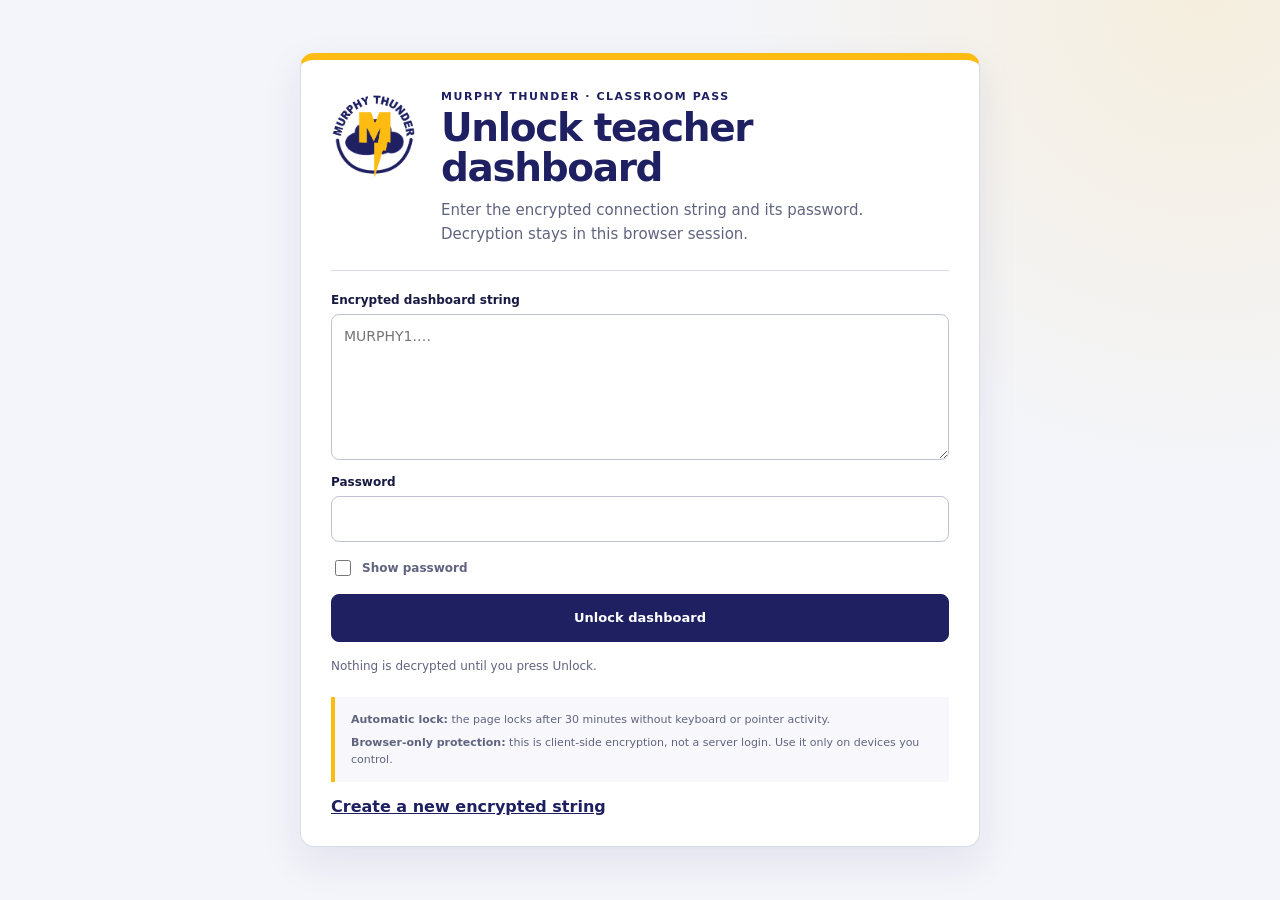
==== dashboard.html @ 8fbe537b "Add files via upload" ====
<!doctype html>
<html lang="en">
  <head>
    <meta charset="utf-8">
    <meta name="viewport" content="width=device-width, initial-scale=1">
    <meta name="color-scheme" content="light">
    <meta name="theme-color" content="#1E2062">
    <meta name="referrer" content="no-referrer">
    <meta http-equiv="Content-Security-Policy" content="default-src 'self'; script-src 'self' https://script.google.com https://script.googleusercontent.com; connect-src https://script.google.com https://script.googleusercontent.com; style-src 'self'; img-src 'self' data:; object-src 'none'; base-uri 'none'; form-action 'none'">
    <title>Murphy Thunder Secure Classroom Pass Dashboard</title>
    <link rel="stylesheet" href="styles.css?v=murphy-public-1">
    <link rel="stylesheet" href="secure-pages.css?v=murphy-public-1">
  </head>
  <body>
    <main id="unlock-screen" class="secure-shell unlock-shell">
      <section class="unlock-panel">
        <header class="secure-brand compact-brand">
          <img src="murphy-logo.png" alt="Murphy Thunder logo">
          <div>
            <p class="overline">Murphy Thunder · Classroom Pass</p>
            <h1>Unlock teacher dashboard</h1>
            <p class="secure-lead">Enter the encrypted connection string and its password. Decryption stays in this browser session.</p>
          </div>
        </header>

        <form id="unlock-form" class="unlock-form" autocomplete="off">
          <label class="field" for="encrypted-input">
            <span>Encrypted dashboard string</span>
            <textarea id="encrypted-input" rows="6" placeholder="MURPHY1.…" required spellcheck="false"></textarea>
          </label>
          <label class="field" for="unlock-password">
            <span>Password</span>
            <input id="unlock-password" type="password" required autocomplete="off">
          </label>
          <label class="show-password-control">
            <input id="show-password" type="checkbox">
            <span>Show password</span>
          </label>
          <button id="unlock-button" class="primary-button" type="submit">Unlock dashboard</button>
          <p id="unlock-status" class="form-status" role="status" aria-live="polite">Nothing is decrypted until you press Unlock.</p>
        </form>

        <div class="unlock-notes">
          <p><strong>Automatic lock:</strong> the page locks after 30 minutes without keyboard or pointer activity.</p>
          <p><strong>Browser-only protection:</strong> this is client-side encryption, not a server login. Use it only on devices you control.</p>
        </div>
        <a class="text-link" href="encryption.html">Create a new encrypted string</a>
      </section>
    </main>

    <div id="dashboard-shell" class="page-shell" hidden>
      <header class="topbar">
        <div class="brand-block">
          <img class="brand-logo" src="murphy-logo.png" alt="Murphy Thunder logo">
          <div>
            <p class="overline">Murphy Thunder · Classroom Pass</p>
            <h1 id="classroom-name">Classroom overview</h1>
          </div>
        </div>
        <div class="header-actions">
          <div id="sync-state" class="sync-state" role="status">
            <span class="sync-dot"></span>
            <span>Connecting…</span>
          </div>
          <button id="refresh-button" class="secondary-button" type="button">
            <svg viewBox="0 0 24 24" aria-hidden="true"><path d="M20 6v5h-5"></path><path d="M18.5 15a7 7 0 1 1-1-8.5L20 11"></path></svg>
            Refresh
          </button>
          <button id="lock-button" class="secondary-button lock-button" type="button">
            <svg viewBox="0 0 24 24" aria-hidden="true"><rect x="5" y="10" width="14" height="10" rx="2"></rect><path d="M8 10V7a4 4 0 0 1 8 0v3"></path></svg>
            Lock
          </button>
        </div>
      </header>

      <div class="browser-security-banner" role="note">
        <strong>Unlocked browser mode</strong>
        <span>The connection is held only in memory. Lock the page before leaving this device.</span>
      </div>

      <div id="mode-banner" class="mode-banner" hidden>
        <strong>Demo data</strong>
        <span>This preview is not reading your Google Sheet. Complete the setup before relying on these numbers.</span>
      </div>

      <main>
        <section class="out-board" aria-labelledby="out-title">
          <div class="out-board-heading">
            <div>
              <p class="overline light">Live classroom</p>
              <h2 id="out-title"><span id="out-count">0</span> students out now</h2>
            </div>
            <span id="last-updated" class="last-updated">Not updated yet</span>
          </div>
          <div id="out-list" class="out-list"></div>
        </section>

        <section class="toolbar" aria-label="Dashboard filters">
          <div class="range-control" role="group" aria-label="Date range">
            <button type="button" data-range="today">Today</button>
            <button type="button" data-range="week" class="is-active">This week</button>
            <button type="button" data-range="month">This month</button>
            <button type="button" data-range="all">All time</button>
          </div>
          <label class="search-control" for="student-filter">
            <svg viewBox="0 0 24 24" aria-hidden="true"><circle cx="11" cy="11" r="6.5"></circle><path d="m16 16 4 4"></path></svg>
            <span class="sr-only">Filter students</span>
            <input id="student-filter" type="search" placeholder="Filter a student…" autocomplete="off">
          </label>
          <button id="export-button" class="secondary-button" type="button">Export view</button>
        </section>

        <section class="metric-grid" aria-label="Summary metrics">
          <article class="metric-card">
            <div class="metric-label"><span class="metric-icon">↗</span> Trips</div>
            <strong id="metric-trips">—</strong>
            <span id="metric-trips-note">This week</span>
          </article>
          <article class="metric-card">
            <div class="metric-label"><span class="metric-icon">◷</span> Time out</div>
            <strong id="metric-minutes">—</strong>
            <span id="metric-minutes-note">Across all students</span>
          </article>
          <article class="metric-card">
            <div class="metric-label"><span class="metric-icon">≈</span> Average trip</div>
            <strong id="metric-average">—</strong>
            <span id="metric-average-note">Completed and active trips</span>
          </article>
          <article class="metric-card accent-card">
            <div class="metric-label"><span class="metric-icon">✓</span> Class presence</div>
            <strong id="metric-presence">—</strong>
            <span id="metric-presence-note">Based on configured class hours</span>
          </article>
        </section>

        <section class="analytics-grid">
          <article class="panel trend-panel">
            <div class="panel-heading">
              <div>
                <p class="overline">Frequency</p>
                <h2>Trips over time</h2>
              </div>
              <div class="legend"><span></span> Logged departures</div>
            </div>
            <div id="trend-chart" class="trend-chart" aria-label="Trips over time chart"></div>
          </article>

          <article class="panel reason-panel">
            <div class="panel-heading">
              <div>
                <p class="overline">Destinations</p>
                <h2>Reasons</h2>
              </div>
            </div>
            <div id="reason-list" class="reason-list"></div>
          </article>
        </section>

        <section class="panel student-panel">
          <div class="panel-heading table-heading">
            <div>
              <p class="overline">Student comparison</p>
              <h2>Classroom presence</h2>
            </div>
            <p id="presence-explainer" class="panel-note">Presence is estimated from logged time out during your configured class hours.</p>
          </div>
          <div class="table-wrap">
            <table>
              <thead>
                <tr>
                  <th scope="col">Student</th>
                  <th scope="col">Trips</th>
                  <th scope="col">Time out</th>
                  <th scope="col">Avg. trip</th>
                  <th scope="col">Presence</th>
                  <th scope="col">vs. class avg.</th>
                </tr>
              </thead>
              <tbody id="student-table-body"></tbody>
            </table>
          </div>
        </section>

        <section class="panel activity-panel">
          <div class="panel-heading table-heading">
            <div>
              <p class="overline">Audit trail</p>
              <h2>Recent activity</h2>
            </div>
            <span id="activity-count" class="panel-note">0 records</span>
          </div>
          <div id="activity-list" class="activity-list"></div>
        </section>
      </main>

      <footer>
        <p>Classroom presence is an estimate, not an attendance record. Review unusual records in the Google Sheet before taking action.</p>
        <p>Browser dashboard · Password and connection are not stored</p>
      </footer>
    </div>

    <div id="toast" class="toast" role="status" aria-live="polite" hidden></div>
    <noscript>This dashboard requires JavaScript.</noscript>
    <script src="crypto-credentials.js?v=murphy-public-1" defer></script>
    <script src="dashboard-gate.js?v=murphy-public-1" defer></script>
    <script src="dashboard.js?v=murphy-public-1" defer></script>
  </body>
</html>
---- styles.css ----
:root {
  --ink: #171943;
  --ink-soft: #60647f;
  --paper: #f4f5fa;
  --surface: #ffffff;
  --surface-alt: #f7f7fc;
  --line: #dadbea;
  --green: #1e2062;
  --green-dark: #11133f;
  --green-pale: #eeeeff;
  --amber: #febc12;
  --amber-dark: #c79526;
  --amber-pale: #fff3c9;
  --success: #16805e;
  --success-pale: #dcf3ea;
  --red: #aa3541;
  --shadow: 0 15px 42px rgba(30, 32, 98, 0.09);
  font-family: Aptos, "Segoe UI", system-ui, sans-serif;
  color: var(--ink);
  background: var(--paper);
  font-synthesis: none;
}

* {
  box-sizing: border-box;
}

[hidden] {
  display: none !important;
}

body {
  min-width: 320px;
  min-height: 100vh;
  margin: 0;
  background:
    radial-gradient(circle at 94% 0%, rgba(254, 188, 18, 0.12), transparent 30rem),
    var(--paper);
}

button,
input {
  font: inherit;
}

button {
  color: inherit;
}

.page-shell {
  width: min(1420px, calc(100% - 40px));
  margin: 0 auto;
  padding: 26px 0 18px;
}

.topbar,
.brand-block,
.header-actions,
.toolbar,
.out-board-heading,
.panel-heading,
.metric-label,
.sync-state,
.legend {
  display: flex;
  align-items: center;
}

.topbar {
  justify-content: space-between;
  gap: 28px;
  margin-bottom: 18px;
  padding: 10px 14px;
  border-bottom: 4px solid var(--amber);
  border-radius: 18px 18px 8px 8px;
  background: rgba(255, 255, 255, 0.9);
  box-shadow: var(--shadow);
}

.brand-block {
  gap: 13px;
}

.brand-logo {
  width: 68px;
  height: 68px;
  flex: 0 0 auto;
  object-fit: contain;
}

.overline {
  margin: 0 0 5px;
  color: var(--green);
  font-size: 11px;
  font-weight: 850;
  letter-spacing: 0.14em;
  text-transform: uppercase;
}

.overline.light {
  color: var(--amber);
}

h1,
h2 {
  margin: 0;
  color: var(--green);
  font-family: "Arial Black", "Trebuchet MS", system-ui, sans-serif;
  letter-spacing: -0.035em;
}

h1 {
  font-size: 25px;
}

h2 {
  font-size: 23px;
}

.header-actions {
  gap: 12px;
}

.sync-state {
  gap: 8px;
  color: var(--ink-soft);
  font-size: 13px;
}

.sync-dot {
  width: 9px;
  height: 9px;
  border-radius: 50%;
  background: #98a39f;
  box-shadow: 0 0 0 4px rgba(152, 163, 159, 0.16);
}

.sync-state.is-online .sync-dot {
  background: var(--success);
  box-shadow: 0 0 0 4px rgba(22, 128, 94, 0.13);
}

.sync-state.is-warning .sync-dot {
  background: var(--amber);
  box-shadow: 0 0 0 4px rgba(196, 111, 42, 0.14);
}

.sync-state.is-error .sync-dot {
  background: var(--red);
  box-shadow: 0 0 0 4px rgba(164, 61, 54, 0.13);
}

.secondary-button {
  display: inline-flex;
  min-height: 40px;
  align-items: center;
  justify-content: center;
  gap: 8px;
  padding: 0 14px;
  border: 1px solid #bfc6c3;
  border-radius: 10px;
  background: var(--surface);
  cursor: pointer;
  font-size: 13px;
  font-weight: 750;
}

.secondary-button:hover {
  border-color: var(--green);
  color: var(--green);
  box-shadow: 0 0 0 3px rgba(254, 188, 18, 0.2);
}

.secondary-button svg {
  width: 17px;
  fill: none;
  stroke: currentColor;
  stroke-linecap: round;
  stroke-linejoin: round;
  stroke-width: 1.8;
}

.secondary-button.is-busy svg {
  animation: spin 0.8s linear infinite;
}

.mode-banner {
  display: flex;
  align-items: center;
  gap: 12px;
  margin-bottom: 16px;
  padding: 10px 14px;
  border: 1px solid #ddb98e;
  border-radius: 10px;
  background: var(--amber-pale);
  color: #714119;
  font-size: 13px;
}

.mode-banner strong {
  padding-right: 12px;
  border-right: 1px solid #ddb98e;
}

.out-board {
  padding: 24px;
  border-radius: 20px;
  border-top: 7px solid var(--amber);
  background:
    radial-gradient(circle at 90% 20%, rgba(254, 188, 18, 0.13), transparent 24rem),
    var(--green-dark);
  color: white;
  box-shadow: var(--shadow);
}

.out-board-heading {
  justify-content: space-between;
  gap: 20px;
}

.out-board h2 {
  font-size: 27px;
}

.last-updated {
  color: #d2d4ef;
  font-size: 12px;
}

.out-list {
  display: grid;
  grid-template-columns: repeat(3, minmax(0, 1fr));
  gap: 10px;
  margin-top: 18px;
}

.out-card {
  display: grid;
  grid-template-columns: auto minmax(0, 1fr) auto;
  gap: 11px;
  min-width: 0;
  padding: 12px;
  border: 1px solid rgba(254, 188, 18, 0.25);
  border-left: 4px solid var(--amber);
  border-radius: 12px;
  background: rgba(255, 255, 255, 0.07);
}

.out-card-avatar {
  display: grid;
  width: 38px;
  height: 38px;
  place-items: center;
  border-radius: 10px;
  background: var(--amber);
  color: var(--green-dark);
  font-size: 11px;
  font-weight: 850;
}

.out-card strong,
.out-card-copy > span {
  display: block;
  overflow: hidden;
  text-overflow: ellipsis;
  white-space: nowrap;
}

.out-card strong {
  margin-bottom: 3px;
  font-size: 14px;
}

.out-card-copy > span {
  color: #d2d4ef;
  font-size: 12px;
}

.clear-out-button {
  min-height: 34px;
  padding: 0 10px;
  border: 1px solid rgba(255, 255, 255, 0.32);
  border-radius: 8px;
  background: rgba(255, 255, 255, 0.08);
  color: white;
  cursor: pointer;
  font-size: 10px;
  font-weight: 800;
  white-space: nowrap;
}

.clear-out-button:hover:not(:disabled) {
  border-color: white;
  background: rgba(255, 255, 255, 0.16);
}

.clear-out-button:disabled {
  cursor: wait;
  opacity: 0.65;
}

.out-empty {
  grid-column: 1 / -1;
  padding: 13px 0 2px;
  color: #d2d4ef;
  font-family: "Trebuchet MS", system-ui, sans-serif;
  font-size: 16px;
}

.toolbar {
  justify-content: space-between;
  gap: 12px;
  margin: 18px 0;
  padding: 10px;
  border: 1px solid var(--line);
  border-radius: 14px;
  background: var(--surface);
  box-shadow: var(--shadow);
}

.range-control {
  display: inline-flex;
  gap: 3px;
  padding: 3px;
  border-radius: 10px;
  background: #ececf7;
}

.range-control button {
  min-height: 34px;
  padding: 0 13px;
  border: 0;
  border-radius: 8px;
  background: transparent;
  color: var(--ink-soft);
  cursor: pointer;
  font-size: 12px;
  font-weight: 750;
}

.range-control button.is-active {
  background: var(--green);
  color: white;
  box-shadow: 0 3px 10px rgba(30, 32, 98, 0.18);
}

.search-control {
  display: flex;
  min-width: 230px;
  flex: 1;
  align-items: center;
  gap: 8px;
  margin-left: auto;
  padding: 0 12px;
  border: 1px solid #bfc6c3;
  border-radius: 10px;
  background: white;
}

.search-control:focus-within {
  border-color: var(--green);
  box-shadow: 0 0 0 3px rgba(254, 188, 18, 0.28);
}

.search-control svg {
  width: 17px;
  flex: 0 0 auto;
  fill: none;
  stroke: var(--ink-soft);
  stroke-linecap: round;
  stroke-width: 1.8;
}

.search-control input {
  width: 100%;
  min-height: 38px;
  border: 0;
  outline: 0;
  background: transparent;
  color: var(--ink);
}

.metric-grid {
  display: grid;
  grid-template-columns: repeat(4, minmax(0, 1fr));
  gap: 14px;
  margin-bottom: 14px;
}

.metric-card,
.panel {
  border: 1px solid var(--line);
  background: var(--surface);
  box-shadow: var(--shadow);
}

.metric-card {
  min-height: 152px;
  padding: 19px;
  border-top: 4px solid var(--green);
  border-radius: 16px;
}

.metric-card.accent-card {
  border-color: var(--amber-dark);
  border-top-color: var(--amber);
  background: var(--amber-pale);
}

.metric-label {
  gap: 8px;
  color: var(--ink-soft);
  font-size: 12px;
  font-weight: 750;
}

.metric-icon {
  display: grid;
  width: 26px;
  height: 26px;
  place-items: center;
  border-radius: 8px;
  background: var(--green-pale);
  color: var(--green);
  font-size: 14px;
  font-weight: 850;
}

.accent-card .metric-icon {
  background: var(--amber);
}

.metric-card strong,
.metric-card > span {
  display: block;
}

.metric-card strong {
  margin: 14px 0 5px;
  color: var(--green);
  font-family: "Arial Black", "Trebuchet MS", system-ui, sans-serif;
  font-size: 34px;
  line-height: 1;
}

.metric-card > span {
  color: var(--ink-soft);
  font-size: 11px;
}

.analytics-grid {
  display: grid;
  grid-template-columns: minmax(0, 1.65fr) minmax(300px, 0.75fr);
  gap: 14px;
  margin-bottom: 14px;
}

.panel {
  border-radius: 16px;
  overflow: hidden;
}

.trend-panel,
.reason-panel {
  min-height: 330px;
  padding: 21px;
}

.panel-heading {
  justify-content: space-between;
  gap: 18px;
}

.legend {
  gap: 7px;
  color: var(--ink-soft);
  font-size: 11px;
}

.legend span {
  width: 10px;
  height: 10px;
  border-radius: 3px;
  background: var(--green);
}

.trend-chart {
  display: flex;
  height: 225px;
  align-items: flex-end;
  gap: 8px;
  margin-top: 24px;
  padding: 8px 4px 0;
  border-bottom: 1px solid var(--line);
}

.trend-column {
  display: grid;
  height: 100%;
  min-width: 0;
  flex: 1;
  grid-template-rows: 1fr 24px;
  gap: 7px;
  align-items: end;
  text-align: center;
}

.trend-bar-wrap {
  display: flex;
  height: 100%;
  align-items: flex-end;
  justify-content: center;
}

.trend-bar {
  position: relative;
  width: min(30px, 65%);
  min-height: 3px;
  border-radius: 6px 6px 2px 2px;
  background: linear-gradient(to top, var(--green), #3d3c84);
  transition: height 220ms ease;
}

.trend-bar:hover::after {
  content: attr(data-value);
  position: absolute;
  bottom: calc(100% + 6px);
  left: 50%;
  padding: 4px 6px;
  border-radius: 6px;
  background: var(--ink);
  color: white;
  font-size: 10px;
  transform: translateX(-50%);
}

.trend-label {
  overflow: hidden;
  color: var(--ink-soft);
  font-size: 10px;
  text-overflow: ellipsis;
  white-space: nowrap;
}

.chart-empty {
  display: grid;
  width: 100%;
  height: 100%;
  place-items: center;
  color: var(--ink-soft);
  font-family: "Trebuchet MS", system-ui, sans-serif;
  font-weight: 700;
}

.reason-list {
  display: grid;
  gap: 18px;
  margin-top: 28px;
}

.reason-row {
  display: grid;
  grid-template-columns: 82px 1fr 24px;
  align-items: center;
  gap: 10px;
  font-size: 12px;
}

.reason-name {
  overflow: hidden;
  font-weight: 750;
  text-overflow: ellipsis;
  white-space: nowrap;
}

.reason-track {
  height: 8px;
  overflow: hidden;
  border-radius: 999px;
  background: #e8e5de;
}

.reason-fill {
  height: 100%;
  min-width: 2px;
  border-radius: inherit;
  background: linear-gradient(90deg, var(--amber-dark), var(--amber));
}

.reason-count {
  color: var(--ink-soft);
  text-align: right;
  font-variant-numeric: tabular-nums;
}

.student-panel,
.activity-panel {
  margin-bottom: 14px;
  overflow: hidden;
}

.table-heading {
  padding: 20px 21px 15px;
}

.panel-note {
  max-width: 460px;
  margin: 0;
  color: var(--ink-soft);
  font-size: 11px;
  line-height: 1.45;
  text-align: right;
}

.table-wrap {
  overflow-x: auto;
}

table {
  width: 100%;
  border-collapse: collapse;
  font-size: 13px;
}

th,
td {
  padding: 13px 20px;
  border-top: 1px solid #e5e1d8;
  text-align: right;
  white-space: nowrap;
}

th:first-child,
td:first-child {
  text-align: left;
}

th {
  background: var(--surface-alt);
  color: var(--ink-soft);
  font-size: 10px;
  font-weight: 850;
  letter-spacing: 0.08em;
  text-transform: uppercase;
}

td:first-child {
  font-weight: 750;
}

.presence-cell {
  display: inline-flex;
  align-items: center;
  gap: 8px;
}

.presence-meter {
  width: 58px;
  height: 6px;
  overflow: hidden;
  border-radius: 999px;
  background: #e4e1d9;
}

.presence-meter span {
  display: block;
  height: 100%;
  border-radius: inherit;
  background: linear-gradient(90deg, var(--green), #55519e);
}

.delta-positive {
  color: var(--green);
  font-weight: 800;
}

.delta-negative {
  color: var(--red);
  font-weight: 800;
}

.table-empty {
  padding: 30px;
  color: var(--ink-soft);
  text-align: center !important;
  font-family: "Trebuchet MS", system-ui, sans-serif;
  font-size: 15px;
}

.activity-list {
  border-top: 1px solid #e5e1d8;
}

.activity-row {
  display: grid;
  grid-template-columns: minmax(170px, 1.4fr) minmax(130px, 0.8fr) minmax(145px, 0.8fr) 100px;
  align-items: center;
  gap: 16px;
  padding: 13px 21px;
  border-bottom: 1px solid #ebe7df;
  font-size: 12px;
}

.activity-row:last-child {
  border-bottom: 0;
}

.activity-person {
  display: flex;
  min-width: 0;
  align-items: center;
  gap: 10px;
}

.activity-avatar {
  display: grid;
  width: 32px;
  height: 32px;
  flex: 0 0 auto;
  place-items: center;
  border-radius: 9px;
  border: 1px solid var(--amber-dark);
  background: var(--amber);
  color: var(--green-dark);
  font-size: 10px;
  font-weight: 850;
}

.activity-person strong,
.activity-person span {
  display: block;
  overflow: hidden;
  text-overflow: ellipsis;
  white-space: nowrap;
}

.activity-person span,
.activity-time,
.activity-duration {
  color: var(--ink-soft);
}

.activity-status {
  justify-self: end;
  padding: 5px 8px;
  border-radius: 999px;
  background: var(--success-pale);
  color: #0e6348;
  font-size: 10px;
  font-weight: 850;
  text-transform: uppercase;
}

.activity-status.is-out {
  background: var(--amber-pale);
  color: #83470f;
}

.activity-status.is-corrected {
  background: #e4e1f0;
  color: #51497c;
}

footer {
  display: flex;
  justify-content: space-between;
  gap: 30px;
  padding: 6px 4px 0;
  color: var(--ink-soft);
  font-size: 11px;
}

footer p {
  margin: 0;
}

.toast {
  position: fixed;
  right: 22px;
  bottom: 22px;
  z-index: 50;
  max-width: min(420px, calc(100% - 44px));
  padding: 13px 16px;
  border: 1px solid #d4a49f;
  border-radius: 12px;
  background: white;
  color: var(--red);
  box-shadow: 0 16px 42px rgba(31, 49, 44, 0.18);
  font-size: 13px;
  font-weight: 700;
}

.toast.is-success {
  border-color: var(--amber-dark);
  color: var(--green);
}

.sr-only {
  position: absolute;
  width: 1px;
  height: 1px;
  padding: 0;
  margin: -1px;
  overflow: hidden;
  clip: rect(0, 0, 0, 0);
  white-space: nowrap;
  border: 0;
}

@keyframes spin {
  to { transform: rotate(360deg); }
}

@media (max-width: 1020px) {
  .out-list {
    grid-template-columns: repeat(2, minmax(0, 1fr));
  }

  .metric-grid {
    grid-template-columns: repeat(2, minmax(0, 1fr));
  }

  .analytics-grid {
    grid-template-columns: 1fr;
  }
}

@media (max-width: 720px) {
  .page-shell {
    width: min(100% - 20px, 1420px);
    padding-top: 15px;
  }

  .topbar,
  .toolbar,
  .table-heading,
  footer {
    align-items: flex-start;
    flex-direction: column;
  }

  .brand-logo {
    width: 58px;
    height: 58px;
  }

  .header-actions,
  .search-control,
  .toolbar > .secondary-button {
    width: 100%;
  }

  .header-actions {
    justify-content: space-between;
  }

  .out-board-heading {
    align-items: flex-start;
    flex-direction: column;
  }

  .out-list,
  .metric-grid {
    grid-template-columns: 1fr;
  }

  .out-card {
    grid-template-columns: auto minmax(0, 1fr);
  }

  .clear-out-button {
    grid-column: 1 / -1;
  }

  .range-control {
    width: 100%;
    overflow-x: auto;
  }

  .range-control button {
    flex: 1 0 auto;
  }

  .panel-note {
    text-align: left;
  }

  .activity-row {
    grid-template-columns: 1fr auto;
  }

  .activity-time,
  .activity-duration {
    display: none;
  }
}

@media (prefers-reduced-motion: reduce) {
  *,
  *::before,
  *::after {
    scroll-behavior: auto !important;
    transition-duration: 0.01ms !important;
    animation-duration: 0.01ms !important;
    animation-iteration-count: 1 !important;
  }
}
---- secure-pages.css ----
.secure-shell {
  width: min(920px, calc(100% - 32px));
  margin: 0 auto;
  padding: 42px 0 28px;
}

.generator-shell {
  width: min(980px, calc(100% - 32px));
}

.secure-brand {
  display: flex;
  align-items: center;
  gap: 22px;
  margin-bottom: 24px;
}

.secure-brand img {
  width: 112px;
  height: 112px;
  flex: 0 0 auto;
  object-fit: contain;
}

.secure-brand h1 {
  max-width: 720px;
  font-size: clamp(28px, 5vw, 48px);
  line-height: 1.02;
}

.secure-lead {
  max-width: 720px;
  margin: 10px 0 0;
  color: var(--ink-soft);
  font-size: 15px;
  line-height: 1.6;
}

.security-callout,
.browser-security-banner {
  display: flex;
  align-items: center;
  gap: 14px;
  border-left: 5px solid var(--amber);
  background: var(--green-dark);
  color: white;
}

.security-callout {
  margin-bottom: 18px;
  padding: 14px 18px;
  border-radius: 8px;
  font-size: 13px;
  line-height: 1.5;
}

.security-callout strong {
  flex: 0 0 auto;
  color: var(--amber);
}

.secure-form,
.unlock-panel,
.result-panel {
  border: 1px solid var(--line);
  background: var(--surface);
  box-shadow: var(--shadow);
}

.secure-form {
  padding: 6px 30px 30px;
  border-top: 6px solid var(--green);
  border-radius: 14px;
}

.form-section {
  padding: 27px 0 30px;
  border-bottom: 1px solid var(--line);
}

.section-heading {
  display: flex;
  align-items: flex-start;
  gap: 14px;
  margin-bottom: 20px;
}

.section-heading > span {
  display: grid;
  width: 34px;
  height: 34px;
  flex: 0 0 auto;
  place-items: center;
  border-radius: 6px;
  background: var(--amber);
  color: var(--green-dark);
  font-size: 12px;
  font-weight: 900;
}

.section-heading h2 {
  font-size: 22px;
}

.section-heading p {
  margin: 5px 0 0;
  color: var(--ink-soft);
  font-size: 13px;
  line-height: 1.5;
}

code {
  padding: 1px 4px;
  border-radius: 4px;
  background: var(--green-pale);
  color: var(--green);
  font-family: ui-monospace, "Cascadia Code", Consolas, monospace;
  font-size: 0.92em;
}

.field-grid {
  display: grid;
  grid-template-columns: repeat(2, minmax(0, 1fr));
  gap: 16px;
}

.field-wide {
  grid-column: 1 / -1;
}

.field {
  display: grid;
  gap: 7px;
  min-width: 0;
  color: var(--ink);
  font-size: 12px;
  font-weight: 800;
}

.field input,
.field textarea {
  width: 100%;
  border: 1px solid #bfc1d5;
  border-radius: 8px;
  outline: none;
  background: white;
  color: var(--ink);
  font: 500 14px/1.45 Aptos, "Segoe UI", system-ui, sans-serif;
}

.field input {
  min-height: 46px;
  padding: 0 12px;
}

.field textarea {
  min-height: 112px;
  padding: 11px 12px;
  resize: vertical;
}

.field input:focus,
.field textarea:focus {
  border-color: var(--green);
  box-shadow: 0 0 0 3px rgba(254, 188, 18, 0.28);
}

.field textarea[readonly] {
  background: #f2f2f8;
  color: #30335f;
  font-family: ui-monospace, "Cascadia Code", Consolas, monospace;
  font-size: 12px;
  overflow-wrap: anywhere;
}

.import-row {
  display: flex;
  align-items: center;
  gap: 12px;
  margin: -2px 0 18px 48px;
  color: var(--ink-soft);
  font-size: 11px;
}

.file-button {
  flex: 0 0 auto;
}

.visually-hidden-input {
  position: absolute;
  width: 1px;
  height: 1px;
  overflow: hidden;
  clip: rect(0 0 0 0);
  clip-path: inset(50%);
  white-space: nowrap;
}

.visually-hidden-input:focus + .file-button {
  outline: 3px solid rgba(254, 188, 18, 0.5);
  outline-offset: 2px;
}

.day-field {
  margin: 18px 0 0;
  padding: 0;
  border: 0;
}

.day-field legend {
  margin-bottom: 8px;
  color: var(--ink);
  font-size: 12px;
  font-weight: 800;
}

.day-options {
  display: flex;
  flex-wrap: wrap;
  gap: 7px;
}

.day-options label {
  cursor: pointer;
}

.day-options input {
  position: absolute;
  opacity: 0;
  pointer-events: none;
}

.day-options span {
  display: grid;
  min-width: 50px;
  min-height: 38px;
  place-items: center;
  border: 1px solid #bfc1d5;
  border-radius: 7px;
  background: white;
  color: var(--ink-soft);
  font-size: 11px;
  font-weight: 800;
}

.day-options input:checked + span {
  border-color: var(--green);
  background: var(--green);
  color: white;
}

.day-options input:focus-visible + span {
  box-shadow: 0 0 0 3px rgba(254, 188, 18, 0.38);
}

.form-submit-row {
  display: flex;
  align-items: center;
  gap: 16px;
  padding-top: 26px;
}

.primary-button {
  min-height: 48px;
  padding: 0 20px;
  border: 1px solid var(--green);
  border-radius: 8px;
  background: var(--green);
  color: white;
  cursor: pointer;
  font: 850 13px Aptos, "Segoe UI", system-ui, sans-serif;
}

.primary-button:hover:not(:disabled) {
  border-color: var(--amber);
  background: var(--green-dark);
  box-shadow: 0 0 0 3px rgba(254, 188, 18, 0.28);
}

.primary-button:focus-visible,
.result-panel .secondary-button:focus-visible {
  outline: 3px solid rgba(254, 188, 18, 0.5);
  outline-offset: 2px;
}

.primary-button:disabled {
  cursor: wait;
  opacity: 0.65;
}

.form-status {
  min-height: 20px;
  margin: 0;
  color: var(--ink-soft);
  font-size: 12px;
  line-height: 1.5;
}

.form-status.is-error {
  color: var(--red);
  font-weight: 750;
}

.form-status.is-success {
  color: var(--success);
  font-weight: 750;
}

.result-panel {
  margin-top: 20px;
  padding: 26px 30px;
  border-top: 6px solid var(--amber);
  border-radius: 14px;
}

.result-panel .section-heading {
  align-items: center;
}

.result-panel .section-heading > span {
  border-radius: 50%;
  font-size: 17px;
}

.result-panel .field {
  margin-top: 18px;
}

.result-panel textarea {
  word-break: break-all;
}

.result-panel #encrypted-output {
  min-height: 126px;
}

.result-panel #dashboard-link {
  min-height: 96px;
}

.result-panel .secondary-button {
  min-width: 170px;
  margin-top: 10px;
  color: var(--green);
}

.result-panel .secondary-button:hover {
  background: var(--amber-pale);
}

.result-note {
  margin: 16px 0 0;
  color: var(--ink-soft);
  font-size: 11px;
  line-height: 1.55;
}

.limits-note {
  margin: 18px 0 0;
  padding: 18px 20px;
  border: 1px solid #d6b466;
  border-radius: 8px;
  background: var(--amber-pale);
  color: #5e4517;
}

.limits-note strong {
  color: var(--green-dark);
}

.limits-note p {
  margin: 6px 0 0;
  font-size: 12px;
  line-height: 1.6;
}

.secure-footer {
  display: flex;
  justify-content: space-between;
  gap: 18px;
  padding: 18px 4px 0;
  color: var(--ink-soft);
  font-size: 11px;
}

.secure-footer a,
.text-link {
  color: var(--green);
  font-weight: 800;
}

.unlock-shell {
  display: grid;
  min-height: 100vh;
  place-items: center;
  padding-block: 28px;
}

.unlock-panel {
  width: min(680px, 100%);
  padding: 30px;
  border-top: 7px solid var(--amber);
  border-radius: 14px;
}

.compact-brand {
  align-items: flex-start;
  margin-bottom: 24px;
}

.compact-brand img {
  width: 88px;
  height: 88px;
}

.compact-brand h1 {
  font-size: clamp(27px, 5vw, 39px);
}

.unlock-form {
  display: grid;
  gap: 15px;
  padding-top: 22px;
  border-top: 1px solid var(--line);
}

.unlock-form .primary-button {
  width: 100%;
}

.show-password-control {
  display: inline-flex;
  width: fit-content;
  align-items: center;
  gap: 8px;
  color: var(--ink-soft);
  cursor: pointer;
  font-size: 12px;
  font-weight: 700;
}

.show-password-control input {
  width: 16px;
  height: 16px;
  accent-color: var(--green);
}

.unlock-notes {
  margin: 20px 0 15px;
  padding: 14px 16px;
  border-left: 4px solid var(--amber);
  background: var(--surface-alt);
  color: var(--ink-soft);
}

.unlock-notes p {
  margin: 0;
  font-size: 11px;
  line-height: 1.55;
}

.unlock-notes p + p {
  margin-top: 6px;
}

.browser-security-banner {
  margin-bottom: 16px;
  padding: 10px 14px;
  border-radius: 8px;
  font-size: 12px;
}

.browser-security-banner strong {
  padding-right: 12px;
  border-right: 1px solid rgba(255, 255, 255, 0.28);
  color: var(--amber);
}

.lock-button svg {
  stroke-width: 1.9;
}

.noscript-message {
  max-width: 680px;
  margin: 24px auto;
  padding: 16px;
  border: 1px solid var(--red);
  background: white;
  color: var(--red);
}

@media (max-width: 720px) {
  .secure-shell {
    width: min(100% - 20px, 920px);
    padding-top: 22px;
  }

  .secure-brand {
    align-items: flex-start;
    gap: 14px;
  }

  .secure-brand img {
    width: 76px;
    height: 76px;
  }

  .secure-brand h1 {
    font-size: 28px;
  }

  .security-callout,
  .browser-security-banner,
  .form-submit-row,
  .secure-footer,
  .import-row {
    align-items: flex-start;
    flex-direction: column;
  }

  .secure-form,
  .unlock-panel,
  .result-panel {
    padding-inline: 18px;
  }

  .field-grid {
    grid-template-columns: 1fr;
  }

  .field-wide {
    grid-column: auto;
  }

  .import-row {
    margin-left: 0;
  }

  .form-submit-row .primary-button {
    width: 100%;
  }

  .browser-security-banner strong {
    padding-right: 0;
    border-right: 0;
  }
}
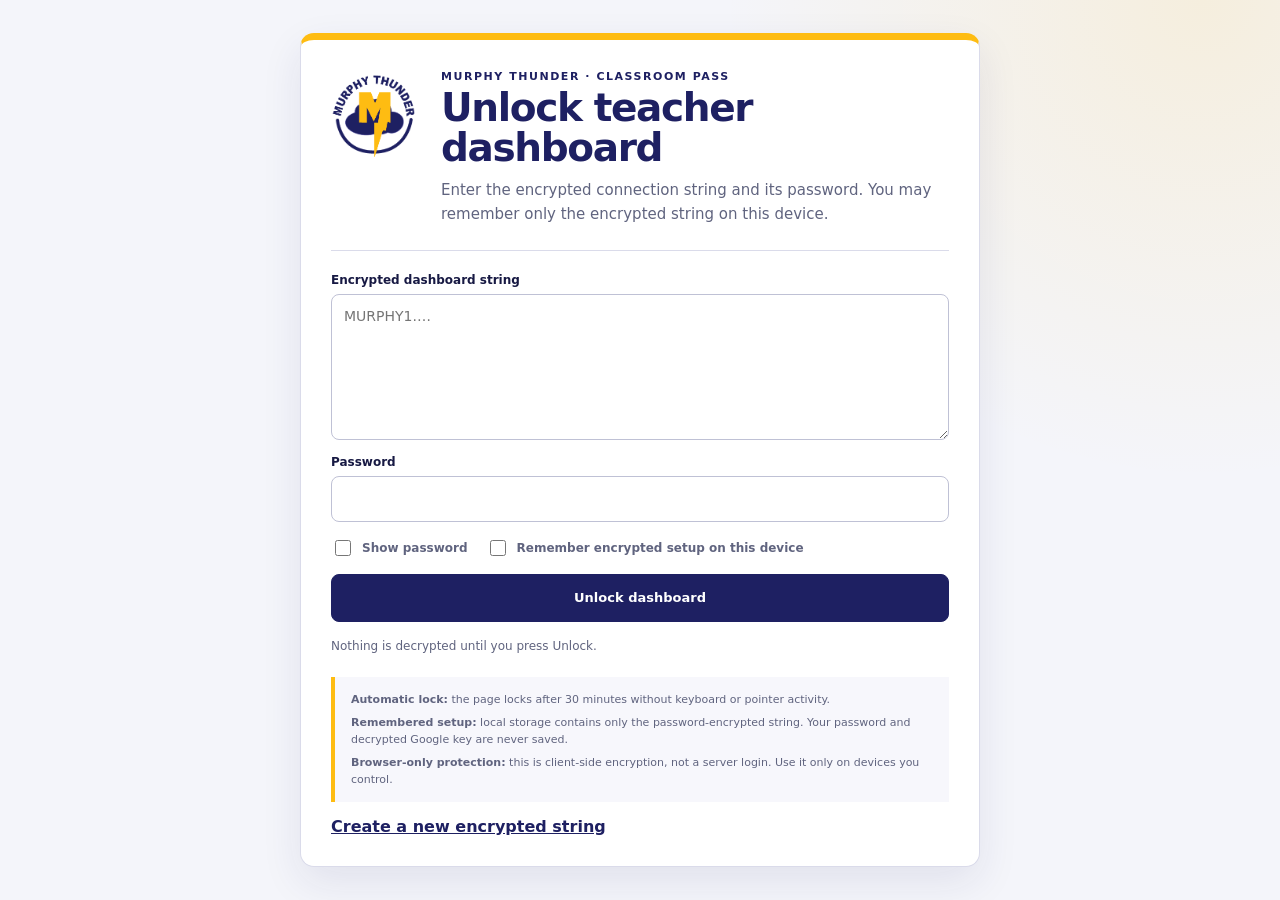
==== commit 43dae408: "Add files via upload" ====
--- a/dashboard.html
+++ b/dashboard.html
@@ -9,7 +9,7 @@
     <meta http-equiv="Content-Security-Policy" content="default-src 'self'; script-src 'self' https://script.google.com https://script.googleusercontent.com; connect-src https://script.google.com https://script.googleusercontent.com; style-src 'self'; img-src 'self' data:; object-src 'none'; base-uri 'none'; form-action 'none'">
     <title>Murphy Thunder Secure Classroom Pass Dashboard</title>
     <link rel="stylesheet" href="styles.css?v=murphy-public-1">
-    <link rel="stylesheet" href="secure-pages.css?v=murphy-public-1">
+    <link rel="stylesheet" href="secure-pages.css?v=remember-encrypted-1">
   </head>
   <body>
     <main id="unlock-screen" class="secure-shell unlock-shell">
@@ -19,7 +19,7 @@
           <div>
             <p class="overline">Murphy Thunder · Classroom Pass</p>
             <h1>Unlock teacher dashboard</h1>
-            <p class="secure-lead">Enter the encrypted connection string and its password. Decryption stays in this browser session.</p>
+            <p class="secure-lead">Enter the encrypted connection string and its password. You may remember only the encrypted string on this device.</p>
           </div>
         </header>
 
@@ -32,16 +32,24 @@
             <span>Password</span>
             <input id="unlock-password" type="password" required autocomplete="off">
           </label>
-          <label class="show-password-control">
-            <input id="show-password" type="checkbox">
-            <span>Show password</span>
-          </label>
+          <div class="unlock-preferences">
+            <label class="show-password-control">
+              <input id="show-password" type="checkbox">
+              <span>Show password</span>
+            </label>
+            <label class="show-password-control">
+              <input id="remember-encrypted" type="checkbox">
+              <span>Remember encrypted setup on this device</span>
+            </label>
+            <button id="forget-encrypted" class="forget-encrypted-button" type="button" hidden>Forget saved setup</button>
+          </div>
           <button id="unlock-button" class="primary-button" type="submit">Unlock dashboard</button>
           <p id="unlock-status" class="form-status" role="status" aria-live="polite">Nothing is decrypted until you press Unlock.</p>
         </form>
 
         <div class="unlock-notes">
           <p><strong>Automatic lock:</strong> the page locks after 30 minutes without keyboard or pointer activity.</p>
+          <p><strong>Remembered setup:</strong> local storage contains only the password-encrypted string. Your password and decrypted Google key are never saved.</p>
           <p><strong>Browser-only protection:</strong> this is client-side encryption, not a server login. Use it only on devices you control.</p>
         </div>
         <a class="text-link" href="encryption.html">Create a new encrypted string</a>
@@ -75,7 +83,7 @@
 
       <div class="browser-security-banner" role="note">
         <strong>Unlocked browser mode</strong>
-        <span>The connection is held only in memory. Lock the page before leaving this device.</span>
+        <span>The decrypted connection is held only in memory. Lock the page before leaving this device.</span>
       </div>
 
       <div id="mode-banner" class="mode-banner" hidden>
@@ -195,14 +203,14 @@
 
       <footer>
         <p>Classroom presence is an estimate, not an attendance record. Review unusual records in the Google Sheet before taking action.</p>
-        <p>Browser dashboard · Password and connection are not stored</p>
+        <p>Browser dashboard · Password and decrypted connection are never stored</p>
       </footer>
     </div>
 
     <div id="toast" class="toast" role="status" aria-live="polite" hidden></div>
     <noscript>This dashboard requires JavaScript.</noscript>
     <script src="crypto-credentials.js?v=murphy-public-1" defer></script>
-    <script src="dashboard-gate.js?v=murphy-public-1" defer></script>
-    <script src="dashboard.js?v=murphy-public-1" defer></script>
+    <script src="dashboard-gate.js?v=remember-encrypted-1" defer></script>
+    <script src="dashboard.js?v=google-roster-1" defer></script>
   </body>
 </html>
--- a/secure-pages.css
+++ b/secure-pages.css
@@ -445,6 +445,34 @@
   accent-color: var(--green);
 }
 
+.unlock-preferences {
+  display: flex;
+  flex-wrap: wrap;
+  align-items: center;
+  gap: 10px 18px;
+}
+
+.forget-encrypted-button {
+  margin-left: auto;
+  padding: 2px 0;
+  border: 0;
+  border-bottom: 1px solid currentColor;
+  background: transparent;
+  color: var(--green);
+  cursor: pointer;
+  font: 800 12px Aptos, "Segoe UI", system-ui, sans-serif;
+}
+
+.forget-encrypted-button:hover,
+.forget-encrypted-button:focus-visible {
+  color: var(--red);
+}
+
+.forget-encrypted-button:focus-visible {
+  outline: 3px solid rgba(254, 188, 18, 0.5);
+  outline-offset: 3px;
+}
+
 .unlock-notes {
   margin: 20px 0 15px;
   padding: 14px 16px;
@@ -544,4 +572,13 @@
     padding-right: 0;
     border-right: 0;
   }
-}
+
+  .unlock-preferences {
+    align-items: flex-start;
+    flex-direction: column;
+  }
+
+  .forget-encrypted-button {
+    margin-left: 0;
+  }
+}
